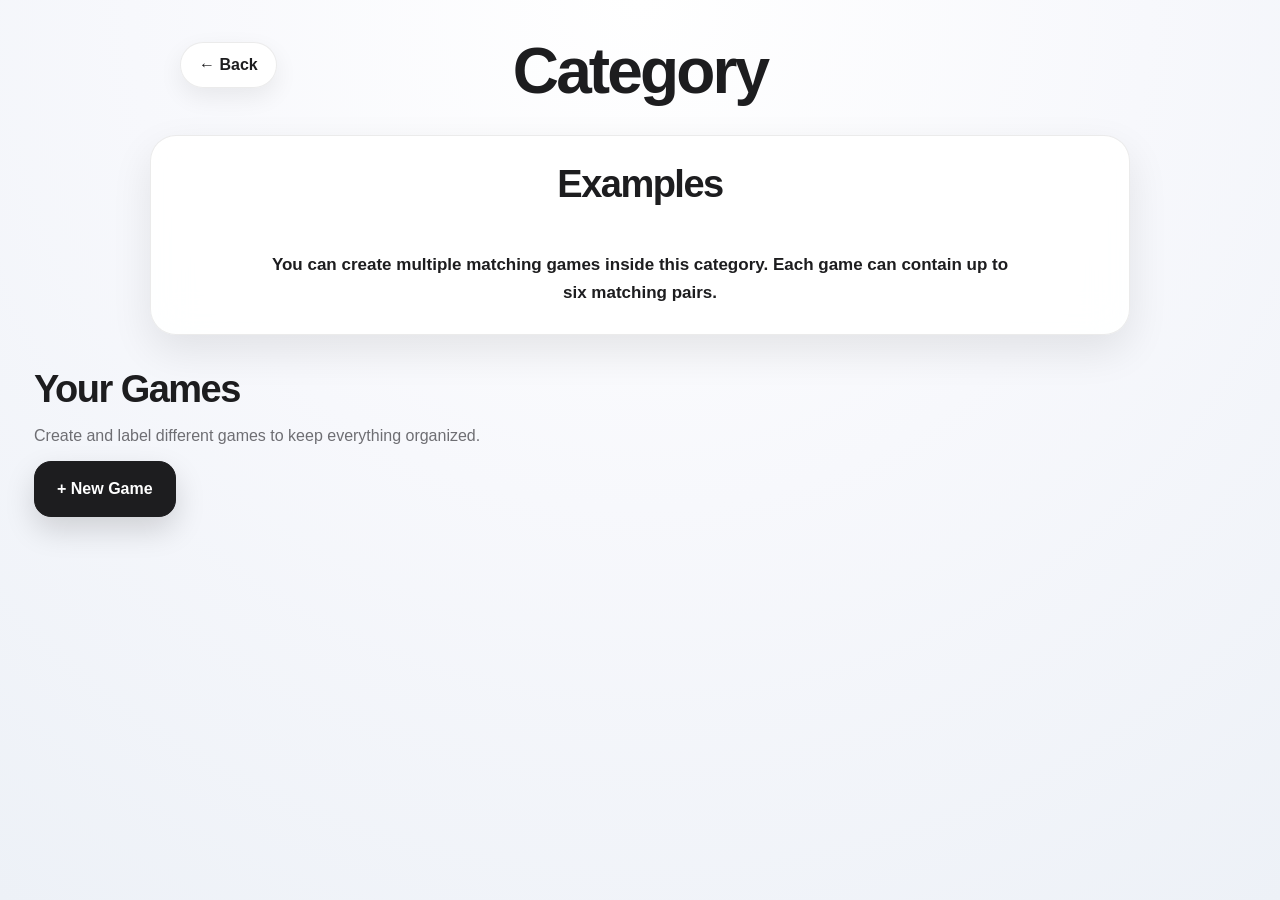
==== category.html @ 59c47cc8 "Create category.html" ====
<!DOCTYPE html>
<html lang="en">
<head>
    <meta charset="UTF-8">

    <meta
        name="viewport"
        content="width=device-width, initial-scale=1.0"
    >

    <title>Category | Memory Match</title>

    <link rel="stylesheet" href="style.css">
    <link rel="stylesheet" href="game-pages.css">
</head>

<body>

    <main
        class="mm-page"
        data-category-setup-page
    >

        <header class="mm-page-header">

            <a
                class="mm-back-link"
                href="setup.html"
            >
                ← Back
            </a>

            <h1 data-category-title>
                Category
            </h1>

            <p
                class="mm-lead"
                data-category-description
            ></p>

        </header>


        <section
            class="mm-info-panel"
            data-category-instructions
        >

            <h2>Examples</h2>

            <div
                class="mm-example-grid"
                data-category-examples
            ></div>

            <p class="mm-note">
                You can create multiple matching games inside this category.
                Each game can contain up to six matching pairs.
            </p>

        </section>


        <section class="mm-game-library">

            <div class="mm-library-heading">

                <div>
                    <h2>Your Games</h2>

                    <p>
                        Create and label different games to keep everything organized.
                    </p>
                </div>

                <button
                    class="mm-button mm-button-primary"
                    type="button"
                    data-create-game
                >
                    + New Game
                </button>

            </div>


            <div
                class="mm-saved-games-grid"
                data-saved-games
            ></div>


            <div
                class="mm-empty-message"
                data-no-games
                hidden
            >
                You have not created any games in this category yet.
                Select <strong>New Game</strong> to create your first one.
            </div>

        </section>

    </main>


    <script src="memory-game.js"></script>

</body>
</html>
---- style.css ----
/* ==================================================
   MEMORY MATCH
   Shared Apple-inspired website styling
================================================== */


/* ==================================================
   Base
================================================== */

* {
    box-sizing: border-box;
}

html {
    min-height: 100%;
    scroll-behavior: smooth;
}

body {
    margin: 0;
    min-height: 100vh;

    font-family:
        -apple-system,
        BlinkMacSystemFont,
        "SF Pro Display",
        "SF Pro Text",
        "Helvetica Neue",
        Arial,
        sans-serif;

    color: #1d1d1f;

    background:
        radial-gradient(
            circle at top,
            #ffffff 0%,
            #f7f8fc 46%,
            #edf1f7 100%
        );

    background-attachment: fixed;
}

button,
input,
textarea,
select {
    font: inherit;
}

img {
    max-width: 100%;
}

a {
    color: inherit;
    text-decoration: none;
}

button {
    border: none;
}


/* ==================================================
   Shared Page Layout
================================================== */

.page {
    position: relative;

    width: min(100%, 1180px);
    min-height: 100vh;

    margin: 0 auto;
    padding: 42px 24px 56px;

    display: flex;
    flex-direction: column;
    align-items: center;

    text-align: center;
}


/* ==================================================
   Homepage
================================================== */

.cover-page {
    justify-content: flex-start;
    padding-top: 28px;
}

.cover-logo {
    display: block;

    width: auto;
    height: auto;

    max-width: 160px;
    max-height: 12.5vh;

    margin: 0 auto 26px;

    object-fit: contain;
}

.cover-page h1 {
    margin: 0;

    font-size: clamp(48px, 7vw, 80px);
    font-weight: 700;
    line-height: 1;
    letter-spacing: -0.055em;

    color: #1d1d1f;
}

.subtitle {
    width: min(100%, 650px);

    margin: 22px auto 42px;

    font-size: clamp(18px, 2.2vw, 24px);
    font-weight: 400;
    line-height: 1.5;
    letter-spacing: -0.015em;

    color: #6e6e73;
}

.button-group {
    width: min(100%, 460px);

    display: grid;
    grid-template-columns: repeat(2, minmax(0, 1fr));
    gap: 16px;
}

.button-group button {
    min-height: 64px;

    padding: 16px 24px;

    border: 1px solid rgba(0, 0, 0, 0.07);
    border-radius: 20px;

    background: rgba(255, 255, 255, 0.9);
    color: #1d1d1f;

    font-size: 19px;
    font-weight: 600;

    cursor: pointer;

    box-shadow:
        0 12px 30px rgba(0, 0, 0, 0.08);

    backdrop-filter: blur(18px);
    -webkit-backdrop-filter: blur(18px);

    transition:
        transform 160ms ease,
        box-shadow 160ms ease,
        background-color 160ms ease;
}

.button-group button:first-child {
    background: #1d1d1f;
    color: #ffffff;

    box-shadow:
        0 14px 34px rgba(0, 0, 0, 0.16);
}

.button-group button:hover {
    transform: translateY(-2px);

    box-shadow:
        0 17px 38px rgba(0, 0, 0, 0.12);
}

.button-group button:active {
    transform: translateY(0);
}


/* ==================================================
   General Typography
================================================== */

h1,
h2,
h3 {
    color: #1d1d1f;
    letter-spacing: -0.04em;
}

h1 {
    margin: 0 0 18px;

    font-size: clamp(42px, 6vw, 68px);
    line-height: 1.05;
}

h2 {
    margin: 0 0 14px;

    font-size: clamp(27px, 3.5vw, 38px);
    line-height: 1.1;
}

h3 {
    margin: 0 0 10px;

    font-size: 22px;
}

p {
    color: #6e6e73;
}

.eyebrow {
    margin: 0 0 12px;

    color: #0071e3;

    font-size: 15px;
    font-weight: 700;
    letter-spacing: 0.08em;
    text-transform: uppercase;
}


/* ==================================================
   Back Links
================================================== */

.back-link {
    position: absolute;
    top: 32px;
    left: 24px;

    display: inline-flex;
    align-items: center;
    justify-content: center;

    min-height: 44px;

    padding: 10px 16px;

    border: 1px solid rgba(0, 0, 0, 0.07);
    border-radius: 999px;

    background: rgba(255, 255, 255, 0.86);
    color: #1d1d1f;

    font-size: 15px;
    font-weight: 600;

    box-shadow:
        0 8px 24px rgba(0, 0, 0, 0.07);

    backdrop-filter: blur(16px);
    -webkit-backdrop-filter: blur(16px);

    transition:
        transform 160ms ease,
        background-color 160ms ease;
}

.back-link:hover {
    transform: translateY(-1px);
    background: #ffffff;
}

.bottom-back-button {
    display: inline-flex;
    align-items: center;
    justify-content: center;

    min-width: 170px;
    min-height: 52px;

    margin-top: 38px;
    padding: 13px 22px;

    border: 1px solid rgba(0, 0, 0, 0.08);
    border-radius: 16px;

    background: rgba(255, 255, 255, 0.9);
    color: #1d1d1f;

    font-weight: 600;

    box-shadow:
        0 10px 26px rgba(0, 0, 0, 0.07);

    transition:
        transform 160ms ease,
        box-shadow 160ms ease;
}

.bottom-back-button:hover {
    transform: translateY(-2px);

    box-shadow:
        0 14px 32px rgba(0, 0, 0, 0.1);
}


/* ==================================================
   Setup and Play Level Pages
================================================== */

.level-page {
    padding-top: 92px;
}

.page-heading {
    width: min(100%, 720px);

    margin-bottom: 42px;
}

.page-heading h1 {
    margin-bottom: 16px;
}

.page-description {
    margin: 0 auto;

    max-width: 650px;

    font-size: clamp(18px, 2vw, 22px);
    line-height: 1.55;
}

.level-grid {
    width: 100%;

    display: grid;
    grid-template-columns: repeat(3, minmax(0, 1fr));
    gap: 22px;

    align-items: stretch;
}

.level-card {
    min-height: 420px;

    padding: 30px 26px;

    display: flex;
    flex-direction: column;
    align-items: center;

    border: 1px solid rgba(0, 0, 0, 0.07);
    border-radius: 28px;

    background: rgba(255, 255, 255, 0.88);

    box-shadow:
        0 18px 46px rgba(0, 0, 0, 0.08);

    backdrop-filter: blur(20px);
    -webkit-backdrop-filter: blur(20px);

    transition:
        transform 180ms ease,
        box-shadow 180ms ease;
}

.level-card:hover {
    transform: translateY(-5px);

    box-shadow:
        0 24px 54px rgba(0, 0, 0, 0.12);
}

.level-icon {
    width: 58px;
    height: 58px;

    margin-bottom: 22px;

    display: flex;
    align-items: center;
    justify-content: center;

    border-radius: 18px;

    background: #1d1d1f;
    color: #ffffff;

    font-size: 21px;
    font-weight: 700;

    box-shadow:
        0 12px 26px rgba(0, 0, 0, 0.14);
}

.level-card h2 {
    font-size: 32px;
}

.level-card > p {
    margin: 0;

    min-height: 82px;

    font-size: 17px;
    line-height: 1.55;
}

.level-example {
    width: 100%;

    margin: 24px 0;
    padding: 17px;

    display: flex;
    flex-direction: column;
    gap: 7px;

    border-radius: 18px;

    background: #f5f5f7;

    text-align: left;
}

.level-example span {
    color: #86868b;

    font-size: 13px;
    font-weight: 700;
    letter-spacing: 0.06em;
    text-transform: uppercase;
}

.level-example strong {
    color: #1d1d1f;

    font-size: 15px;
    line-height: 1.45;
}

.level-button {
    width: 100%;
    min-height: 54px;

    margin-top: auto;
    padding: 14px 20px;

    display: flex;
    align-items: center;
    justify-content: center;

    border-radius: 17px;

    font-size: 17px;
    font-weight: 600;

    transition:
        transform 160ms ease,
        box-shadow 160ms ease,
        background-color 160ms ease;
}

.primary-level-button {
    background: #1d1d1f;
    color: #ffffff;

    box-shadow:
        0 12px 28px rgba(0, 0, 0, 0.14);
}

.primary-level-button:hover {
    transform: translateY(-2px);
    background: #000000;

    box-shadow:
        0 16px 34px rgba(0, 0, 0, 0.18);
}


/* ==================================================
   Shared Panels and Cards
================================================== */

.card,
.panel,
.setup-card,
.game-card {
    border: 1px solid rgba(0, 0, 0, 0.07);
    border-radius: 22px;

    background: rgba(255, 255, 255, 0.9);

    box-shadow:
        0 14px 34px rgba(0, 0, 0, 0.08);

    backdrop-filter: blur(18px);
    -webkit-backdrop-filter: blur(18px);
}


/* ==================================================
   Edit Pages
================================================== */

.edit-page {
    width: min(100%, 1320px);
}

.instructions {
    width: min(100%, 860px);

    margin: 0 auto 30px;

    border: 1px solid rgba(0, 0, 0, 0.07);
    border-radius: 20px;

    background: rgba(255, 255, 255, 0.86);

    box-shadow:
        0 12px 32px rgba(0, 0, 0, 0.07);

    overflow: hidden;
}

.instructions summary {
    padding: 18px 22px;

    color: #1d1d1f;

    font-weight: 650;
    text-align: left;

    cursor: pointer;
}

.instructions-content {
    padding: 0 22px 20px;

    text-align: left;
}

.instructions-content p {
    margin: 0 0 12px;
    line-height: 1.55;
}

.setup-board {
    position: relative;

    width: 100%;

    display: grid;
    grid-template-columns: repeat(6, minmax(145px, 1fr));
    gap: 18px;

    overflow-x: auto;

    padding: 10px 4px 24px;
}

.setup-card {
    min-width: 145px;
    min-height: 285px;

    padding: 14px;

    display: flex;
    flex-direction: column;
    gap: 12px;
}

.setup-photo-area {
    position: relative;

    width: 100%;
    aspect-ratio: 1 / 1;

    display: flex;
    align-items: center;
    justify-content: center;

    overflow: hidden;

    border: 1px dashed #c7c7cc;
    border-radius: 17px;

    background: #f5f5f7;
}

.setup-photo-area img {
    width: 100%;
    height: 100%;

    object-fit: cover;
}

.photo-placeholder {
    padding: 12px;

    color: #86868b;

    font-size: 14px;
    line-height: 1.4;
}

.setup-card textarea,
.setup-card input[type="text"] {
    width: 100%;
    min-height: 58px;

    padding: 12px 13px;

    resize: vertical;

    border: 1px solid #d2d2d7;
    border-radius: 13px;
    outline: none;

    background: #ffffff;
    color: #1d1d1f;

    font-size: 15px;
    line-height: 1.4;
}

.setup-card textarea:focus,
.setup-card input[type="text"]:focus {
    border-color: #0071e3;

    box-shadow:
        0 0 0 4px rgba(0, 113, 227, 0.12);
}

.photo-button,
.remove-photo-button {
    min-height: 40px;

    padding: 9px 12px;

    border-radius: 12px;

    font-size: 14px;
    font-weight: 600;

    cursor: pointer;
}

.photo-button {
    background: #e8f2ff;
    color: #0066cc;
}

.remove-photo-button {
    background: #f5f5f7;
    color: #6e6e73;
}

.edit-actions {
    width: min(100%, 620px);

    margin-top: 30px;

    display: grid;
    grid-template-columns: repeat(2, minmax(0, 1fr));
    gap: 14px;
}

.save-button,
.clear-button,
.restart-button,
.primary-button,
.secondary-button,
.back-button {
    min-height: 54px;

    padding: 14px 22px;

    border-radius: 16px;

    font-weight: 650;

    cursor: pointer;

    transition:
        transform 160ms ease,
        box-shadow 160ms ease;
}

.save-button,
.primary-button {
    background: #1d1d1f;
    color: #ffffff;

    box-shadow:
        0 12px 28px rgba(0, 0, 0, 0.14);
}

.clear-button,
.restart-button,
.secondary-button,
.back-button {
    border: 1px solid rgba(0, 0, 0, 0.08);

    background: #ffffff;
    color: #1d1d1f;

    box-shadow:
        0 10px 26px rgba(0, 0, 0, 0.07);
}

.save-button:hover,
.clear-button:hover,
.restart-button:hover,
.primary-button:hover,
.secondary-button:hover,
.back-button:hover {
    transform: translateY(-2px);
}


/* ==================================================
   Gameplay Pages
================================================== */

.game-page {
    width: min(100%, 1320px);
}

.game-header {
    width: min(100%, 800px);
    margin-bottom: 28px;
}

.progress-text {
    margin: 10px 0 0;

    color: #6e6e73;

    font-size: 17px;
    font-weight: 600;
}

.game-board {
    position: relative;

    width: 100%;

    padding: 12px 4px 28px;

    overflow-x: auto;
}

.game-row {
    position: relative;
    z-index: 2;

    min-width: 980px;

    display: grid;
    grid-template-columns: repeat(6, minmax(145px, 1fr));
    gap: 18px;
}

.game-row + .game-row {
    margin-top: 90px;
}

.game-card {
    position: relative;

    min-width: 145px;
    min-height: 220px;

    padding: 14px;

    display: flex;
    flex-direction: column;
    align-items: center;
    justify-content: center;
    gap: 12px;

    cursor: pointer;

    transition:
        transform 160ms ease,
        box-shadow 160ms ease,
        border-color 160ms ease;
}

.game-card:hover {
    transform: translateY(-3px);

    box-shadow:
        0 18px 42px rgba(0, 0, 0, 0.12);
}

.game-card.selected {
    border-color: #0071e3;

    box-shadow:
        0 0 0 4px rgba(0, 113, 227, 0.14),
        0 18px 42px rgba(0, 0, 0, 0.1);
}

.game-card.matched {
    border-color: #34c759;

    background: rgba(235, 255, 240, 0.94);

    cursor: default;
}

.game-card img {
    width: 100%;
    aspect-ratio: 1 / 1;

    border-radius: 15px;

    object-fit: cover;
}

.game-card-text {
    color: #1d1d1f;

    font-size: 16px;
    font-weight: 600;
    line-height: 1.35;
}

.connection-layer {
    position: absolute;
    inset: 0;

    z-index: 1;

    width: 100%;
    height: 100%;

    pointer-events: none;
}

.completion-message {
    width: min(100%, 620px);

    margin-top: 30px;
    padding: 28px;

    border: 1px solid rgba(52, 199, 89, 0.2);
    border-radius: 24px;

    background: rgba(239, 255, 244, 0.92);

    box-shadow:
        0 18px 44px rgba(0, 0, 0, 0.08);
}

.completion-message h2 {
    margin-bottom: 10px;
}

.hidden {
    display: none !important;
}


/* ==================================================
   Status Messages
================================================== */

.status-message {
    min-height: 24px;

    margin: 18px 0 0;

    color: #34a853;

    font-size: 15px;
    font-weight: 600;
}


/* ==================================================
   Tablet
================================================== */

@media (max-width: 900px) {

    .level-grid {
        grid-template-columns: 1fr;
        width: min(100%, 620px);
    }

    .level-card {
        min-height: auto;
    }

    .level-card > p {
        min-height: auto;
    }

    .setup-board {
        grid-template-columns: repeat(6, 150px);
    }
}


/* ==================================================
   Mobile
================================================== */

@media (max-width: 600px) {

    .page {
        padding: 28px 17px 40px;
    }

    .cover-page {
        padding-top: 22px;
    }

    .cover-logo {
        max-width: 130px;
        max-height: 12.5vh;

        margin-bottom: 22px;
    }

    .cover-page h1 {
        font-size: clamp(42px, 13vw, 58px);
    }

    .subtitle {
        margin: 18px auto 34px;

        font-size: 18px;
    }

    .button-group {
        width: min(100%, 340px);

        grid-template-columns: 1fr;
    }

    .button-group button {
        min-height: 58px;
    }

    .level-page {
        padding-top: 90px;
    }

    .back-link {
        top: 22px;
        left: 17px;
    }

    .page-heading {
        margin-bottom: 30px;
    }

    .level-card {
        padding: 26px 20px;

        border-radius: 24px;
    }

    .edit-actions {
        grid-template-columns: 1fr;
    }

    .setup-board {
        grid-template-columns: repeat(6, 145px);
        gap: 14px;
    }

    .game-row {
        grid-template-columns: repeat(6, 145px);
        gap: 14px;

        min-width: 940px;
    }

    .game-row + .game-row {
        margin-top: 72px;
    }
}
---- game-pages.css ----
/* =========================================================
   Memory Match — Setup editor and play pages only
   This file is loaded AFTER style.css so the homepage style
   and the main Setup page remain unchanged.
========================================================= */

:root {
    --mm-text: #1d1d1f;
    --mm-muted: #6e6e73;
    --mm-blue: #0071e3;
    --mm-green: #248a3d;
    --mm-red: #d70015;
    --mm-panel: rgba(255, 255, 255, 0.9);
    --mm-border: rgba(0, 0, 0, 0.08);
    --mm-shadow: 0 16px 42px rgba(0, 0, 0, 0.09);
}

.mm-page {
    width: min(100%, 1380px);
    min-height: 100vh;

    margin: 0 auto;
    padding: 38px 34px 60px;

    color: var(--mm-text);
}

.mm-page-header {
    position: relative;

    width: 100%;
    max-width: 920px;

    margin: 0 auto 30px;
    padding: 0 100px;

    text-align: center;
}

.mm-page-header h1 {
    margin: 0 0 12px;

    font-size: clamp(42px, 5vw, 64px);
    line-height: 1.04;
    letter-spacing: -0.045em;
}

.mm-lead {
    max-width: 720px;

    margin: 0 auto;

    color: var(--mm-muted);

    font-size: clamp(18px, 2vw, 22px);
    line-height: 1.5;
}

.mm-back-link {
    position: absolute;
    top: 4px;
    left: 0;

    display: inline-flex;
    align-items: center;
    justify-content: center;

    min-height: 46px;

    padding: 11px 18px;

    border: 1px solid var(--mm-border);
    border-radius: 999px;

    background: var(--mm-panel);
    color: var(--mm-text);

    font-weight: 650;

    box-shadow:
        0 9px 24px rgba(0, 0, 0, 0.07);

    backdrop-filter: blur(16px);
    -webkit-backdrop-filter: blur(16px);

    transition:
        transform 160ms ease,
        box-shadow 160ms ease;
}

.mm-back-link:hover {
    transform: translateY(-2px);

    box-shadow:
        0 13px 30px rgba(0, 0, 0, 0.1);
}

.mm-info-panel {
    width: min(100%, 980px);

    margin: 0 auto 34px;
    padding: 28px;

    border: 1px solid var(--mm-border);
    border-radius: 26px;

    background: var(--mm-panel);

    box-shadow: var(--mm-shadow);

    text-align: center;

    backdrop-filter: blur(18px);
    -webkit-backdrop-filter: blur(18px);
}

.mm-info-panel h2 {
    margin: 0 0 14px;

    font-size: clamp(27px, 3.4vw, 38px);
}

.mm-info-panel > p {
    max-width: 760px;

    margin: 0 auto;

    color: var(--mm-muted);

    font-size: 17px;
    line-height: 1.6;
}

.mm-example-grid {
    width: min(100%, 860px);

    margin: 24px auto 0;

    display: grid;
    grid-template-columns: repeat(3, minmax(0, 1fr));
    gap: 14px;
}

.mm-example {
    min-height: 112px;

    padding: 17px;

    display: flex;
    flex-direction: column;
    align-items: center;
    justify-content: center;

    border-radius: 18px;

    background: #f5f5f7;

    text-align: center;
}

.mm-example span {
    margin-bottom: 8px;

    color: #86868b;

    font-size: 12px;
    font-weight: 750;
    letter-spacing: 0.07em;
    text-transform: uppercase;
}

.mm-example strong {
    font-size: 15px;
    line-height: 1.45;
}

.mm-note {
    margin-top: 22px !important;

    color: var(--mm-text) !important;

    font-weight: 650;
}

.mm-board-section {
    width: 100%;

    margin: 0 auto;
}

.mm-board-label {
    width: 100%;

    margin: 0 0 12px;

    color: var(--mm-text);

    font-size: 18px;
    font-weight: 750;

    text-align: left;
}

.mm-board-scroll {
    width: 100%;

    overflow-x: auto;

    padding: 4px 2px 18px;
}

.mm-pair-board {
    position: relative;

    min-width: 1110px;

    padding: 8px 0;
}

.mm-card-row {
    position: relative;
    z-index: 2;

    display: grid;
    grid-template-columns: repeat(6, minmax(160px, 1fr));
    gap: 18px;
}

.mm-arrow-space {
    position: relative;

    height: 92px;
}

.mm-arrow-layer,
.mm-line-layer {
    position: absolute;
    inset: 0;
    z-index: 1;

    width: 100%;
    height: 100%;

    pointer-events: none;
    overflow: visible;
}

.mm-editor-card,
.mm-play-card {
    position: relative;

    min-width: 0;

    border: 1px solid var(--mm-border);
    border-radius: 22px;

    background: var(--mm-panel);

    box-shadow:
        0 13px 34px rgba(0, 0, 0, 0.08);

    backdrop-filter: blur(18px);
    -webkit-backdrop-filter: blur(18px);
}

.mm-editor-card {
    min-height: 300px;

    padding: 14px;

    display: flex;
    flex-direction: column;
    gap: 11px;
}

.mm-card-number {
    position: absolute;
    top: 10px;
    left: 10px;
    z-index: 3;

    min-width: 28px;
    height: 28px;

    padding: 0 8px;

    display: inline-flex;
    align-items: center;
    justify-content: center;

    border-radius: 999px;

    background: rgba(29, 29, 31, 0.9);
    color: #ffffff;

    font-size: 13px;
    font-weight: 750;
}

.mm-photo-preview {
    position: relative;

    width: 100%;

    aspect-ratio: 1 / 0.82;

    overflow: hidden;

    display: flex;
    align-items: center;
    justify-content: center;

    border: 1px dashed #c7c7cc;
    border-radius: 16px;

    background: #f5f5f7;
}

.mm-photo-preview img {
    width: 100%;
    height: 100%;

    object-fit: cover;
}

.mm-photo-placeholder {
    padding: 16px;

    color: #86868b;

    font-size: 14px;
    line-height: 1.35;

    text-align: center;
}

.mm-text-input {
    width: 100%;
    min-height: 58px;

    padding: 12px 13px;

    resize: vertical;

    border: 1px solid #d2d2d7;
    border-radius: 13px;
    outline: none;

    background: #ffffff;
    color: var(--mm-text);

    font-size: 15px;
    line-height: 1.4;
}

.mm-text-input:focus {
    border-color: var(--mm-blue);

    box-shadow:
        0 0 0 4px rgba(0, 113, 227, 0.12);
}

.mm-photo-controls {
    display: grid;
    grid-template-columns: 1fr auto;
    gap: 8px;
}

.mm-file-label,
.mm-remove-photo {
    min-height: 40px;

    padding: 9px 11px;

    display: inline-flex;
    align-items: center;
    justify-content: center;

    border-radius: 12px;

    font-size: 13px;
    font-weight: 700;

    cursor: pointer;
}

.mm-file-label {
    background: #e8f2ff;
    color: #0066cc;
}

.mm-file-label input {
    position: absolute;

    opacity: 0;
    pointer-events: none;
}

.mm-remove-photo {
    border: 0;

    background: #f5f5f7;
    color: var(--mm-muted);
}

.mm-actions {
    width: min(100%, 720px);

    margin: 28px auto 0;

    display: grid;
    grid-template-columns: repeat(3, minmax(0, 1fr));
    gap: 14px;
}

.mm-button {
    min-height: 56px;

    padding: 14px 22px;

    display: inline-flex;
    align-items: center;
    justify-content: center;

    border: 1px solid var(--mm-border);
    border-radius: 17px;

    background: #ffffff;
    color: var(--mm-text);

    font-weight: 700;

    cursor: pointer;

    box-shadow:
        0 10px 26px rgba(0, 0, 0, 0.07);

    transition:
        transform 160ms ease,
        box-shadow 160ms ease;
}

.mm-button:hover {
    transform: translateY(-2px);

    box-shadow:
        0 14px 32px rgba(0, 0, 0, 0.1);
}

.mm-button-primary {
    border-color: #1d1d1f;

    background: #1d1d1f;
    color: #ffffff;

    box-shadow:
        0 13px 30px rgba(0, 0, 0, 0.15);
}

.mm-button-danger {
    color: var(--mm-red);
}

.mm-status {
    min-height: 26px;

    margin: 18px auto 0;

    color: var(--mm-green);

    font-weight: 700;

    text-align: center;
}

/* =========================================================
   Play level picker
========================================================= */

.mm-level-picker {
    width: min(100%, 1080px);

    margin: 34px auto 0;

    display: grid;
    grid-template-columns: repeat(3, minmax(0, 1fr));
    gap: 22px;
}

.mm-level-choice {
    min-height: 260px;

    padding: 28px 24px;

    display: flex;
    flex-direction: column;
    align-items: center;
    justify-content: center;

    border: 1px solid var(--mm-border);
    border-radius: 27px;

    background: var(--mm-panel);

    box-shadow: var(--mm-shadow);

    text-align: center;

    transition:
        transform 170ms ease,
        box-shadow 170ms ease;
}

.mm-level-choice:hover {
    transform: translateY(-4px);

    box-shadow:
        0 21px 50px rgba(0, 0, 0, 0.12);
}

.mm-level-choice-number {
    width: 58px;
    height: 58px;

    margin-bottom: 20px;

    display: inline-flex;
    align-items: center;
    justify-content: center;

    border-radius: 18px;

    background: #1d1d1f;
    color: #ffffff;

    font-size: 21px;
    font-weight: 750;
}

.mm-level-choice h2 {
    margin: 0 0 10px;

    font-size: 32px;
}

.mm-level-choice p {
    margin: 0 0 22px;

    color: var(--mm-muted);

    line-height: 1.55;
}

.mm-level-choice .mm-button {
    width: 100%;

    margin-top: auto;
}

/* =========================================================
   Gameplay
========================================================= */

.mm-game-instruction {
    width: min(100%, 900px);

    margin: 0 auto 26px;
    padding: 18px 24px;

    border: 1px solid var(--mm-border);
    border-radius: 19px;

    background: var(--mm-panel);
    color: var(--mm-muted);

    font-size: 17px;
    line-height: 1.55;

    text-align: center;

    box-shadow:
        0 11px 30px rgba(0, 0, 0, 0.07);
}

.mm-game-board {
    position: relative;

    min-width: 1110px;

    padding: 8px 0;
}

.mm-play-row {
    position: relative;
    z-index: 2;

    display: grid;
    grid-template-columns: repeat(6, minmax(160px, 1fr));
    gap: 18px;
}

.mm-play-row + .mm-play-row {
    margin-top: 105px;
}

.mm-play-card {
    min-height: 230px;

    padding: 15px;

    display: flex;
    flex-direction: column;
    align-items: center;
    justify-content: center;
    gap: 12px;

    cursor: pointer;

    transition:
        transform 160ms ease,
        box-shadow 160ms ease,
        border-color 160ms ease;
}

.mm-play-card:hover:not(.is-used) {
    transform: translateY(-3px);

    box-shadow:
        0 18px 42px rgba(0, 0, 0, 0.12);
}

.mm-play-card:focus-visible {
    outline: 3px solid rgba(0, 113, 227, 0.45);
    outline-offset: 3px;
}

.mm-play-card.is-selected {
    border-color: var(--mm-blue);

    box-shadow:
        0 0 0 4px rgba(0, 113, 227, 0.14),
        0 17px 40px rgba(0, 0, 0, 0.1);
}

.mm-play-card.is-used {
    cursor: default;

    opacity: 0.82;
}

.mm-play-card.is-correct {
    border-color: var(--mm-green);

    background: rgba(239, 255, 244, 0.96);
}

.mm-play-card.is-wrong {
    border-color: var(--mm-red);

    background: rgba(255, 241, 243, 0.96);
}

.mm-play-image {
    width: 100%;

    aspect-ratio: 1 / 0.86;

    overflow: hidden;

    display: flex;
    align-items: center;
    justify-content: center;

    border-radius: 16px;

    background: #f5f5f7;
}

.mm-play-image img {
    width: 100%;
    height: 100%;

    object-fit: cover;
}

.mm-play-placeholder {
    padding: 14px;

    color: #86868b;

    font-size: 14px;

    text-align: center;
}

.mm-play-text {
    color: var(--mm-text);

    font-size: 16px;
    font-weight: 700;
    line-height: 1.4;

    text-align: center;
    overflow-wrap: anywhere;
}

.mm-progress {
    margin: 16px 0 0;

    color: var(--mm-muted);

    font-size: 17px;
    font-weight: 700;

    text-align: center;
}

.mm-results {
    width: min(100%, 780px);

    margin: 34px auto 0;
    padding: 32px;

    border: 1px solid var(--mm-border);
    border-radius: 28px;

    background: var(--mm-panel);

    box-shadow: var(--mm-shadow);

    text-align: center;
}

.mm-results[hidden] {
    display: none;
}

.mm-results h2 {
    margin: 0 0 10px;

    font-size: clamp(32px, 4vw, 46px);
}

.mm-score {
    margin: 0 0 24px;

    color: var(--mm-text);

    font-size: clamp(24px, 3vw, 34px);
    font-weight: 750;
}

.mm-result-list {
    margin: 0 0 26px;
    padding: 0;

    display: grid;
    gap: 10px;

    list-style: none;

    text-align: left;
}

.mm-result-item {
    padding: 13px 15px;

    border-radius: 14px;

    background: #f5f5f7;

    line-height: 1.45;
}

.mm-result-item.correct {
    color: var(--mm-green);
}

.mm-result-item.wrong {
    color: var(--mm-red);
}

.mm-result-actions {
    display: grid;
    grid-template-columns: repeat(2, minmax(0, 1fr));
    gap: 14px;
}

.mm-empty-message {
    width: min(100%, 760px);

    margin: 30px auto;
    padding: 28px;

    border: 1px solid var(--mm-border);
    border-radius: 22px;

    background: var(--mm-panel);

    box-shadow: var(--mm-shadow);

    color: var(--mm-muted);

    font-size: 18px;
    line-height: 1.55;

    text-align: center;
}

/* =========================================================
   Tablet
========================================================= */

@media (max-width: 920px) {

    .mm-page {
        padding-inline: 22px;
    }

    .mm-page-header {
        padding: 70px 0 0;
    }

    .mm-back-link {
        top: 0;
    }

    .mm-example-grid,
    .mm-level-picker {
        grid-template-columns: 1fr;
    }

    .mm-level-choice {
        min-height: 220px;
    }
}

/* =========================================================
   Mobile
========================================================= */

@media (max-width: 640px) {

    .mm-page {
        padding: 24px 16px 42px;
    }

    .mm-info-panel,
    .mm-results {
        padding: 22px 18px;

        border-radius: 22px;
    }

    .mm-actions,
    .mm-result-actions {
        grid-template-columns: 1fr;
    }

    .mm-card-row,
    .mm-play-row {
        gap: 14px;
    }
}
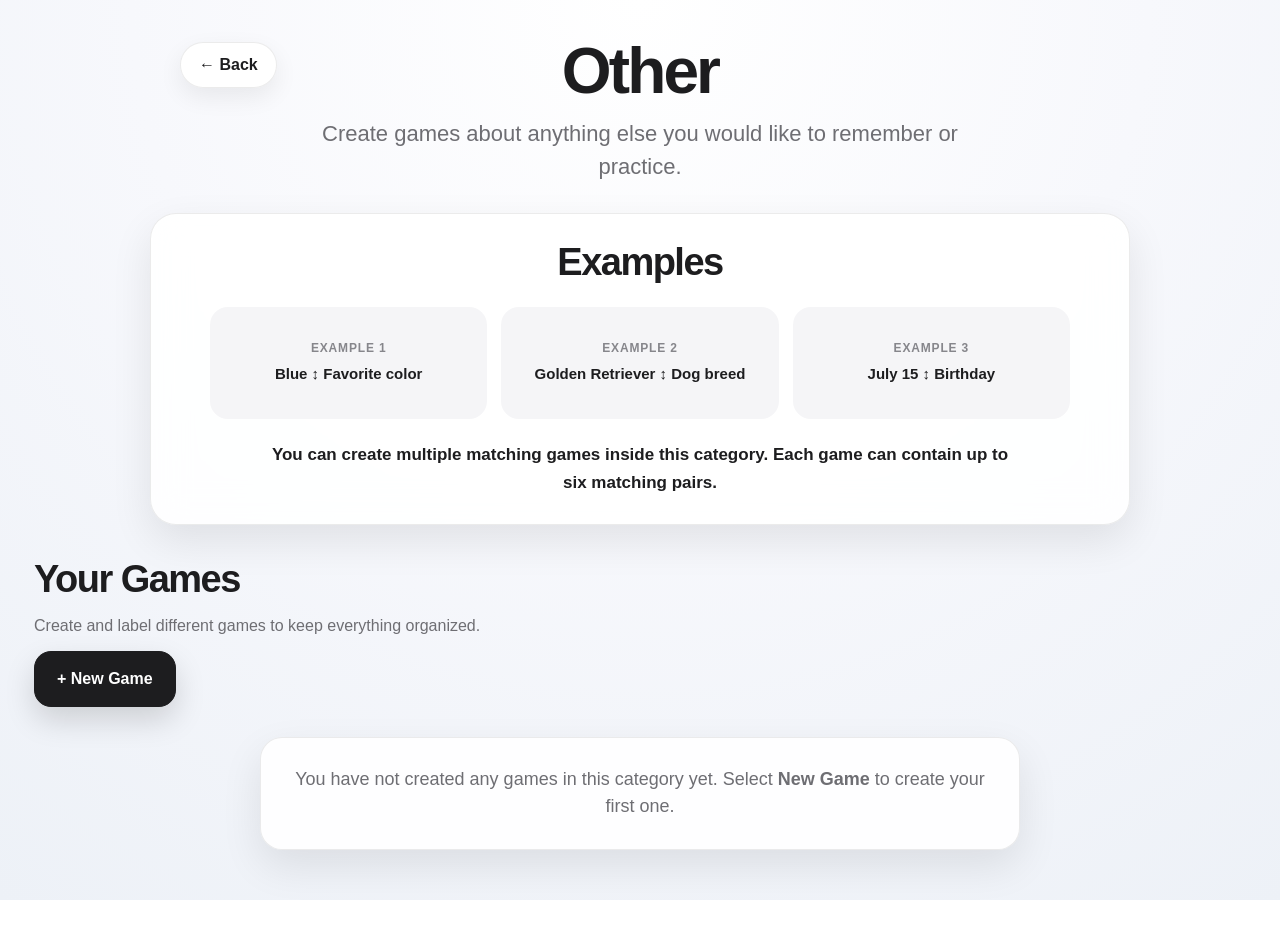
==== commit 3ba4ad9a: "Update category.html" ====
--- a/category.html
+++ b/category.html
@@ -42,10 +42,7 @@
         </header>
 
 
-        <section
-            class="mm-info-panel"
-            data-category-instructions
-        >
+        <section class="mm-info-panel">
 
             <h2>Examples</h2>
 
@@ -67,12 +64,15 @@
             <div class="mm-library-heading">
 
                 <div>
+
                     <h2>Your Games</h2>
 
                     <p>
                         Create and label different games to keep everything organized.
                     </p>
+
                 </div>
+
 
                 <button
                     class="mm-button mm-button-primary"
